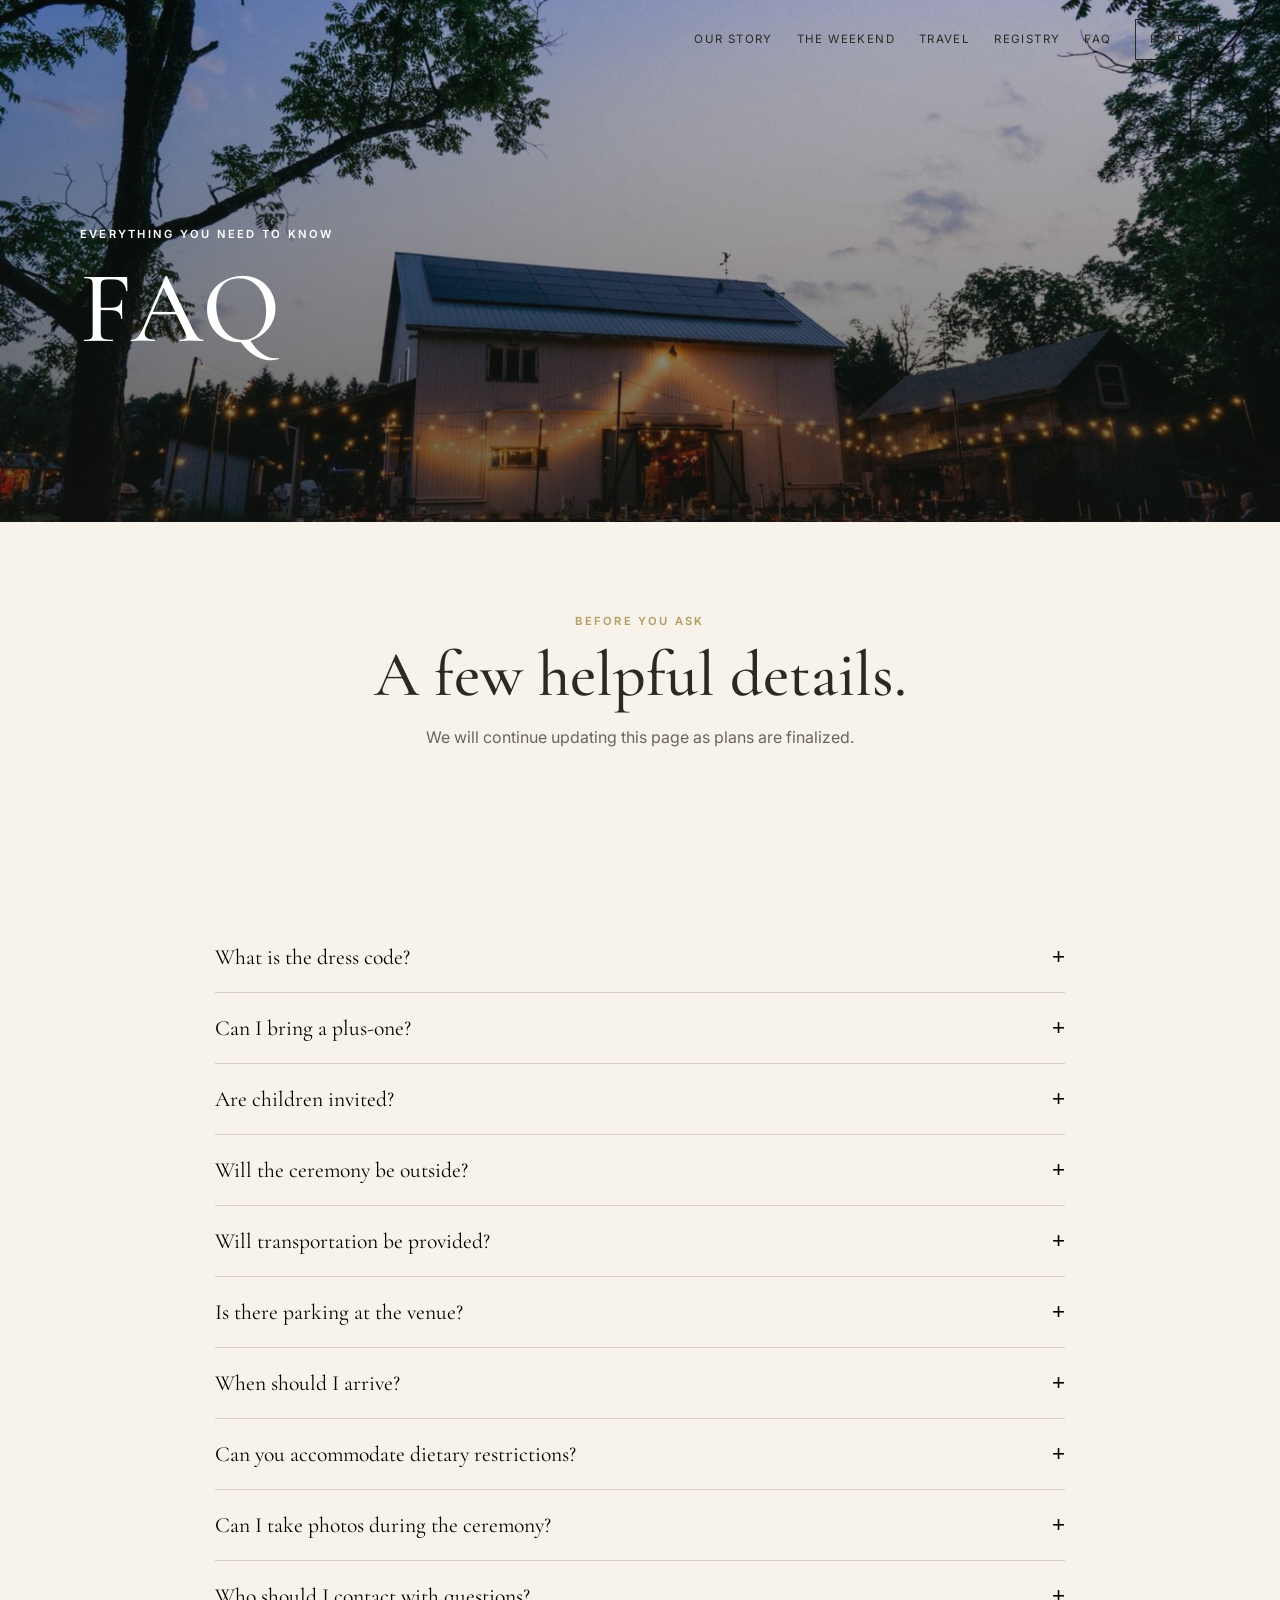
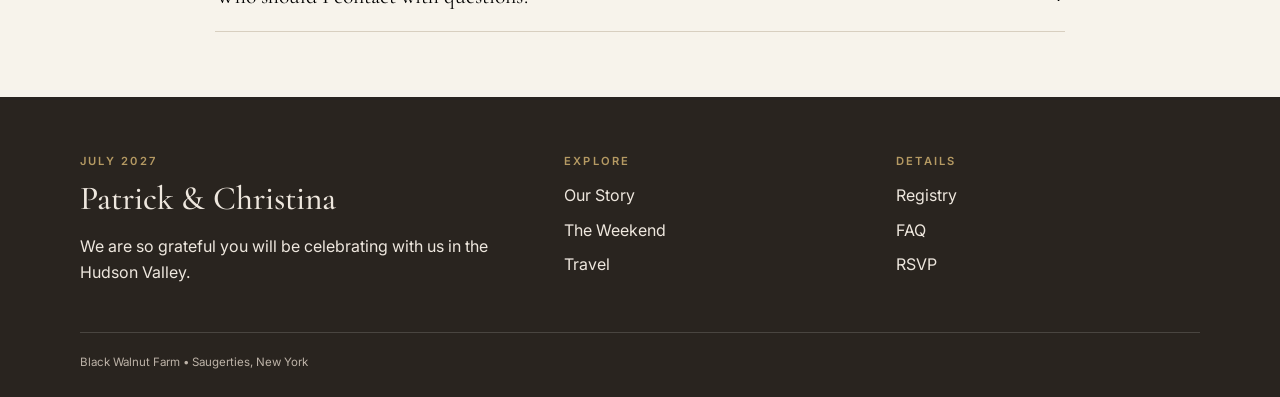
==== faq.html @ 757f36e7 "Add files via upload" ====
<!doctype html>
<html lang="en">
<head><script src="https://identity.netlify.com/v1/netlify-identity-widget.js"></script><meta charset="utf-8"><meta name="viewport" content="width=device-width, initial-scale=1"><title>FAQ | Patrick & Christina</title><link rel="stylesheet" href="styles.css"></head>
<body>

<header class="site-header">
  <div class="container nav-wrap">
    <a class="brand" href="index.html">P <span>&</span> [NAME]</a>
    <button class="menu-toggle" aria-label="Open navigation" aria-expanded="false">
      <span></span><span></span><span></span>
    </button>
    <nav class="nav-links" aria-label="Primary navigation">
      <a href="our-story.html">Our Story</a>
      <a href="weekend.html">The Weekend</a>
      <a href="travel.html">Travel</a>
      <a href="registry.html">Registry</a>
      <a href="faq.html">FAQ</a>
      <a class="nav-cta" href="rsvp.html">RSVP</a>
    </nav>
  </div>
</header>

<main>
  <section class="page-hero" style="--hero-image:url('assets/hero.jpg')">
    <div class="container"><p class="eyebrow" style="color:#fff">Everything You Need to Know</p><h1>FAQ</h1></div>
  </section>
  <section class="section">
    <div class="container center max-copy center-copy"><p class="eyebrow">Before You Ask</p><h2>A few helpful details.</h2><p class="muted">We will continue updating this page as plans are finalized.</p></div>
  </section>
  <section class="section-tight"><div class="container faq-list"><article class="faq-item"><button class="faq-question"><span>What is the dress code?</span><span class="faq-symbol">+</span></button><div class="faq-answer"><p>The dress code is summer formal. Suits, dresses, jumpsuits, and polished separates are all appropriate. Because portions of the celebration may take place on grass or gravel, choose footwear accordingly.</p></div></article>
<article class="faq-item"><button class="faq-question"><span>Can I bring a plus-one?</span><span class="faq-symbol">+</span></button><div class="faq-answer"><p>Please refer to your invitation and RSVP form. Only guests specifically named on the invitation are included.</p></div></article>
<article class="faq-item"><button class="faq-question"><span>Are children invited?</span><span class="faq-symbol">+</span></button><div class="faq-answer"><p>We love your little ones, but unless they are specifically named on the invitation, this will be an adults-only celebration.</p></div></article>
<article class="faq-item"><button class="faq-question"><span>Will the ceremony be outside?</span><span class="faq-symbol">+</span></button><div class="faq-answer"><p>The ceremony is planned outdoors, weather permitting. The venue has a rain plan, so the celebration will continue regardless of weather.</p></div></article>
<article class="faq-item"><button class="faq-question"><span>Will transportation be provided?</span><span class="faq-symbol">+</span></button><div class="faq-answer"><p>We expect to provide transportation from selected hotel blocks. Exact pickup locations and times will be posted on the Travel page.</p></div></article>
<article class="faq-item"><button class="faq-question"><span>Is there parking at the venue?</span><span class="faq-symbol">+</span></button><div class="faq-answer"><p>Yes. On-site parking information and any special instructions will be shared closer to the wedding.</p></div></article>
<article class="faq-item"><button class="faq-question"><span>When should I arrive?</span><span class="faq-symbol">+</span></button><div class="faq-answer"><p>Please plan to arrive approximately 30 minutes before the ceremony so you have time to park, walk the grounds, and find your seat.</p></div></article>
<article class="faq-item"><button class="faq-question"><span>Can you accommodate dietary restrictions?</span><span class="faq-symbol">+</span></button><div class="faq-answer"><p>Yes. Please include allergies or dietary restrictions in your RSVP so our catering team can plan accordingly.</p></div></article>
<article class="faq-item"><button class="faq-question"><span>Can I take photos during the ceremony?</span><span class="faq-symbol">+</span></button><div class="faq-answer"><p>We kindly ask guests to keep phones and cameras away during the ceremony. You are welcome to take and share photos during cocktail hour and the reception.</p></div></article>
<article class="faq-item"><button class="faq-question"><span>Who should I contact with questions?</span><span class="faq-symbol">+</span></button><div class="faq-answer"><p>Please contact [designated person] at [phone/email] for questions that are not answered on this website.</p></div></article></div></section>
</main>

<footer class="site-footer">
  <div class="container">
    <div class="footer-grid">
      <div>
        <p class="eyebrow">July 2027</p>
        <h3>Patrick & Christina</h3>
        <p>We are so grateful you will be celebrating with us in the Hudson Valley.</p>
      </div>
      <div>
        <p class="eyebrow">Explore</p>
        <div class="footer-links">
          <a href="our-story.html">Our Story</a>
          <a href="weekend.html">The Weekend</a>
          <a href="travel.html">Travel</a>
        </div>
      </div>
      <div>
        <p class="eyebrow">Details</p>
        <div class="footer-links">
          <a href="registry.html">Registry</a>
          <a href="faq.html">FAQ</a>
          <a href="rsvp.html">RSVP</a>
        </div>
      </div>
    </div>
    <div class="footer-bottom">Black Walnut Farm • Saugerties, New York</div>
  </div>
</footer>
<script src="cms-content.js"></script><script src="script.js"></script>

<script>if(window.netlifyIdentity){window.netlifyIdentity.on("init",u=>{if(!u)window.netlifyIdentity.on("login",()=>{location.href="/admin/"})})}</script></body></html>
---- styles.css ----
@import url('https://fonts.googleapis.com/css2?family=Cormorant+Garamond:ital,wght@0,400;0,500;0,600;1,400&family=Inter:wght@300;400;500;600&display=swap');
:root{--cream:#f7f3eb;--paper:#fffdf8;--olive:#62694b;--walnut:#4b3528;--ink:#2d2925;--gold:#b49a65;--line:#d8cfc0;--soft:#ece6dc;--serif:'Cormorant Garamond',serif;--sans:'Inter',sans-serif}*{box-sizing:border-box}html{scroll-behavior:smooth}body{margin:0;background:var(--cream);color:var(--ink);font-family:var(--sans);line-height:1.65}img{display:block;max-width:100%}a{color:inherit;text-decoration:none}.container{width:min(1120px,calc(100% - 36px));margin:auto}.section{padding:90px 0}.section-tight{padding:65px 0}.center{text-align:center}.center-copy{margin-inline:auto}.max-copy{max-width:720px}.eyebrow{text-transform:uppercase;letter-spacing:.2em;font-size:.7rem;font-weight:600;color:var(--gold);margin:0 0 12px}h1,h2,h3{font-family:var(--serif);font-weight:500;line-height:1.03;margin:0 0 16px}h1{font-size:clamp(3.5rem,8vw,7rem)}h2{font-size:clamp(2.5rem,5vw,4.2rem)}h3{font-size:clamp(1.5rem,3vw,2.1rem)}.muted{color:#6b645c}.site-header{position:fixed;inset:0 0 auto;z-index:1000;transition:.3s}.site-header.scrolled{background:rgba(247,243,235,.95);backdrop-filter:blur(14px);box-shadow:0 1px 0 rgba(0,0,0,.1)}.nav-wrap{height:78px;display:flex;align-items:center;justify-content:space-between}.brand{font-family:var(--serif);font-size:1.45rem;letter-spacing:.08em}.brand span{color:var(--gold)}.nav-links{display:flex;gap:24px;align-items:center;text-transform:uppercase;letter-spacing:.12em;font-size:.72rem}.nav-links a{padding:8px 0}.nav-cta{border:1px solid currentColor;padding:10px 14px!important}.menu-toggle{display:none;background:none;border:0}.menu-toggle span{display:block;width:26px;height:1px;background:currentColor;margin:6px}.hero{min-height:100vh;display:grid;align-items:end;color:#fff;background:linear-gradient(90deg,rgba(20,18,16,.72),rgba(20,18,16,.12) 65%),url('assets/hero.jpg') center/cover;position:relative}.hero:after{content:'';position:absolute;inset:18px;border:1px solid rgba(255,255,255,.45)}.hero-content{position:relative;z-index:1;text-align:left;width:min(1120px,calc(100% - 36px));margin:auto;padding:150px 0 90px}.hero h1{max-width:760px}.hero .date{letter-spacing:.2em;text-transform:uppercase;font-size:.78rem}.hero .location{font-family:var(--serif);font-style:italic;font-size:1.35rem}.button{display:inline-flex;align-items:center;justify-content:center;padding:13px 21px;border:1px solid var(--olive);background:var(--olive);color:white;text-transform:uppercase;letter-spacing:.13em;font-size:.72rem;transition:.25s}.button:hover{background:transparent;color:var(--olive)}.button-light{border-color:#fff;background:rgba(255,255,255,.08)}.button-light:hover{background:#fff;color:var(--ink)}.button-outline{background:transparent;color:var(--olive)}.actions{display:flex;gap:12px;flex-wrap:wrap;margin-top:26px}.scroll-cue{display:none}.countdown{display:grid;grid-template-columns:repeat(4,1fr);gap:1px;background:var(--olive);margin-top:34px}.countdown div{background:var(--olive);color:white;text-align:center;padding:22px}.countdown strong{display:block;font-family:var(--serif);font-size:2.3rem;font-weight:400;line-height:1}.countdown span{text-transform:uppercase;letter-spacing:.14em;font-size:.62rem}.grid-2{display:grid;grid-template-columns:1fr 1fr;gap:56px;align-items:center}.grid-3{display:grid;grid-template-columns:repeat(3,1fr);gap:22px}.image-card{min-height:520px;border:1px solid var(--line);padding:10px;background:var(--paper)}.image-card img{width:100%;height:100%;object-fit:cover}.card{background:var(--paper);border:1px solid var(--line);padding:30px}.quick-links{display:grid;grid-template-columns:repeat(3,1fr);gap:18px}.quick-link{min-height:250px;padding:26px;color:#fff;display:flex;flex-direction:column;justify-content:end;background-size:cover;background-position:center;position:relative}.quick-link:before{content:'';position:absolute;inset:0;background:linear-gradient(transparent,rgba(0,0,0,.72))}.quick-link>*{position:relative}.banner{background:var(--walnut);color:white;padding:72px 0}.page-hero{min-height:58vh;display:grid;align-items:end;color:#fff;padding:145px 0 65px;background:linear-gradient(rgba(20,18,16,.18),rgba(20,18,16,.65)),var(--hero-image) center/cover}.timeline{max-width:850px;margin:auto;position:relative}.timeline:before{content:'';position:absolute;left:50%;top:0;bottom:0;width:1px;background:var(--gold)}.timeline-item{width:50%;padding:0 45px 65px;position:relative}.timeline-item:nth-child(even){margin-left:50%}.timeline-item:before{content:'';position:absolute;top:8px;width:11px;height:11px;border-radius:50%;background:var(--gold)}.timeline-item:nth-child(odd):before{right:-6px}.timeline-item:nth-child(even):before{left:-5px}.timeline-year{color:var(--gold);text-transform:uppercase;letter-spacing:.18em;font-size:.72rem}.schedule-day{background:var(--paper);border:1px solid var(--line);padding:42px;margin-bottom:38px}.schedule-row{display:grid;grid-template-columns:110px 1fr;gap:20px;padding:20px 0;border-top:1px solid var(--line)}.schedule-time{color:var(--olive);font-weight:600}.travel-card .meta{display:flex;gap:10px;flex-wrap:wrap;font-size:.75rem}.registry-card{text-align:center;min-height:280px;display:grid;place-items:center}.registry-card .icon{font-family:var(--serif);font-size:2.7rem;color:var(--gold)}.faq-list{max-width:850px;margin:auto}.faq-item{border-bottom:1px solid var(--line)}.faq-question{width:100%;display:flex;justify-content:space-between;padding:22px 0;border:0;background:none;text-align:left}.faq-question span:first-child{font-family:var(--serif);font-size:1.35rem}.faq-answer{max-height:0;overflow:hidden;transition:.3s}.faq-answer p{padding:0 30px 22px 0}.faq-symbol{font-size:1.4rem;transition:.25s}.faq-item.open .faq-symbol{transform:rotate(45deg)}.form-card{max-width:780px;margin:auto;background:var(--paper);border:1px solid var(--line);padding:45px}.form-grid{display:grid;grid-template-columns:1fr 1fr;gap:18px}.field{margin-bottom:18px}.field.full{grid-column:1/-1}label{display:block;margin-bottom:7px;text-transform:uppercase;letter-spacing:.08em;font-size:.7rem;font-weight:600}input,select,textarea{width:100%;padding:13px;border:1px solid #c9c0b2}.radio-group{display:flex;gap:12px;flex-wrap:wrap}.radio-option{border:1px solid var(--line);padding:10px 13px}.radio-option input{width:auto}.site-footer{background:#29241f;color:#eee7de;padding:55px 0 25px}.footer-grid{display:grid;grid-template-columns:1.5fr 1fr 1fr;gap:28px}.footer-links{display:grid;gap:8px}.footer-bottom{border-top:1px solid rgba(255,255,255,.15);margin-top:30px;padding-top:20px;font-size:.72rem;color:#bdb3a8}@media(max-width:900px){.menu-toggle{display:block}.nav-links{position:fixed;inset:78px 0 auto;background:rgba(247,243,235,.98);color:var(--ink);display:grid;padding:20px 28px 28px;transform:translateY(-140%);transition:.3s}.nav-links.open{transform:none}.grid-2,.grid-3,.quick-links,.footer-grid{grid-template-columns:1fr}.hero{background-position:60% center}.image-card{min-height:400px}}@media(max-width:650px){.section{padding:66px 0}.hero:after{inset:10px}.countdown{grid-template-columns:repeat(2,1fr)}.timeline:before{left:5px}.timeline-item,.timeline-item:nth-child(even){width:100%;margin-left:0;padding-left:38px}.timeline-item:nth-child(odd):before,.timeline-item:nth-child(even):before{left:0;right:auto}.schedule-row{grid-template-columns:1fr}.form-grid{grid-template-columns:1fr}.field.full{grid-column:auto}}
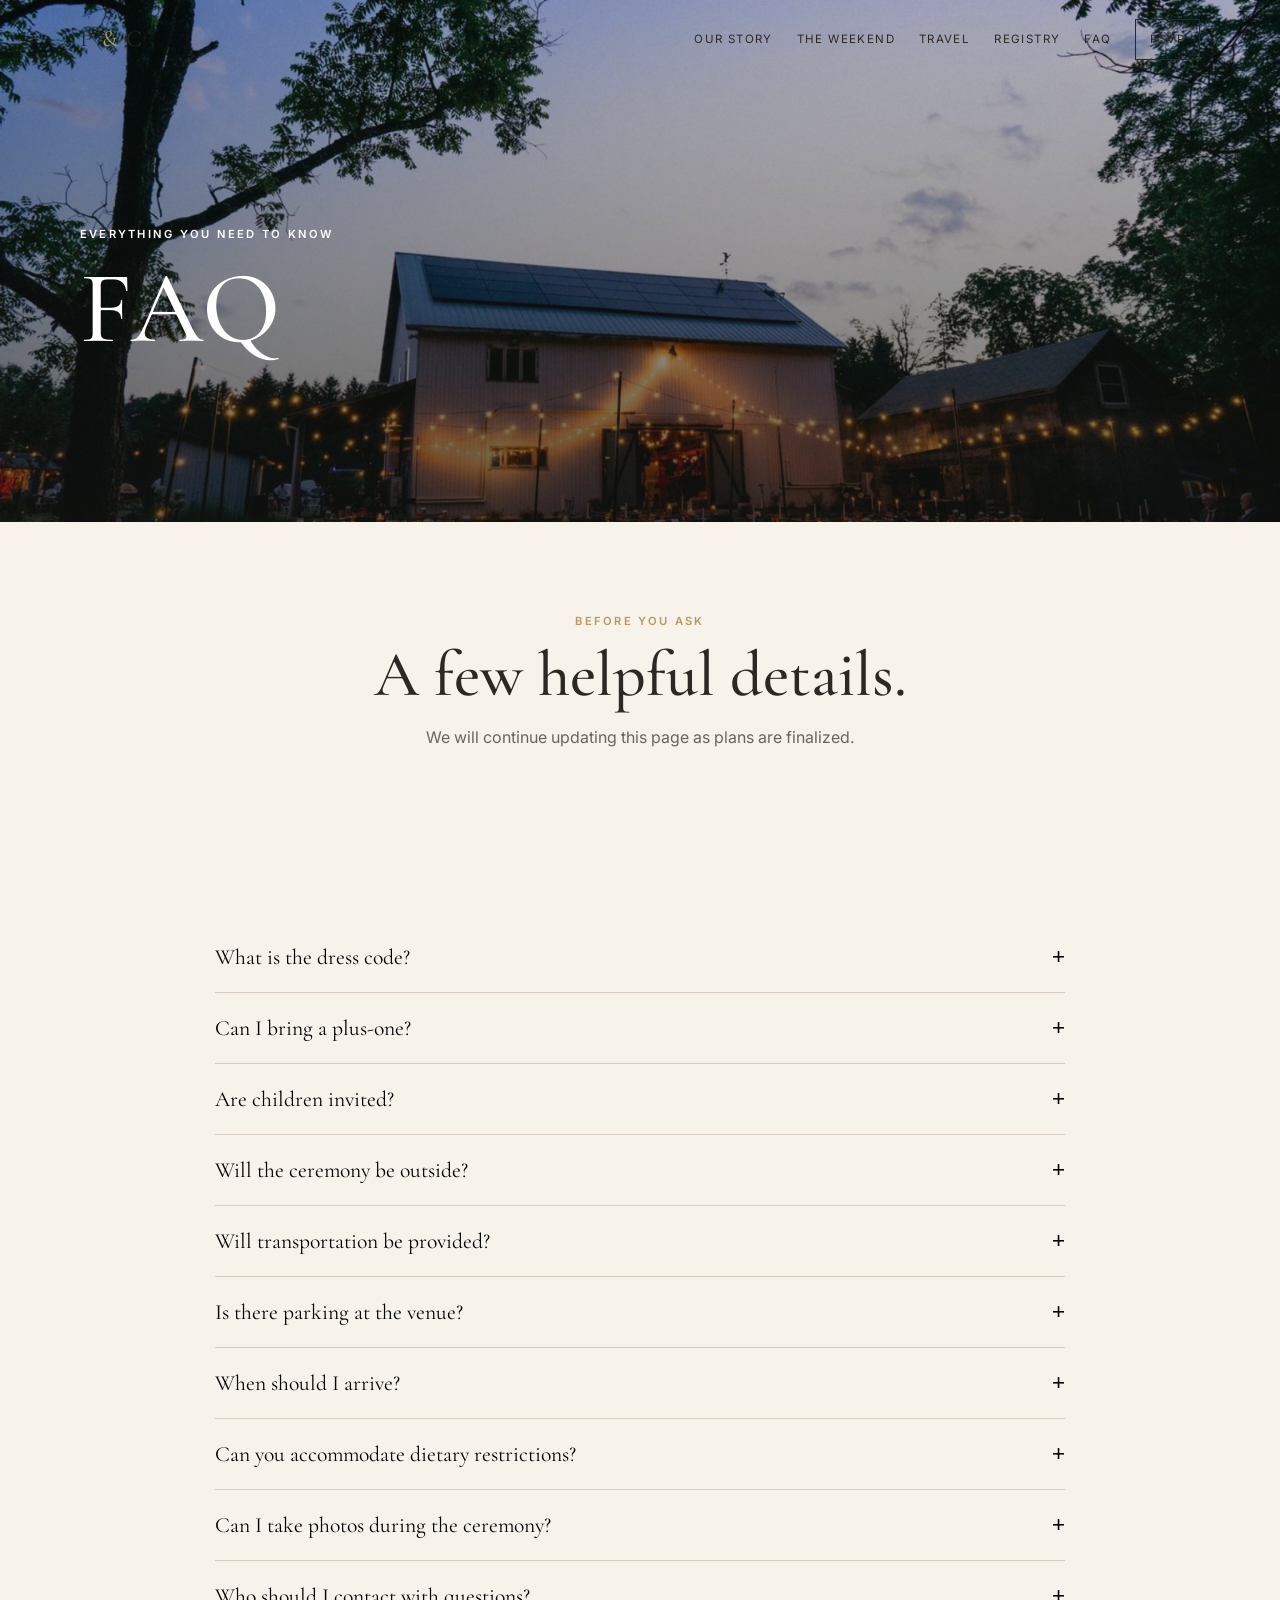
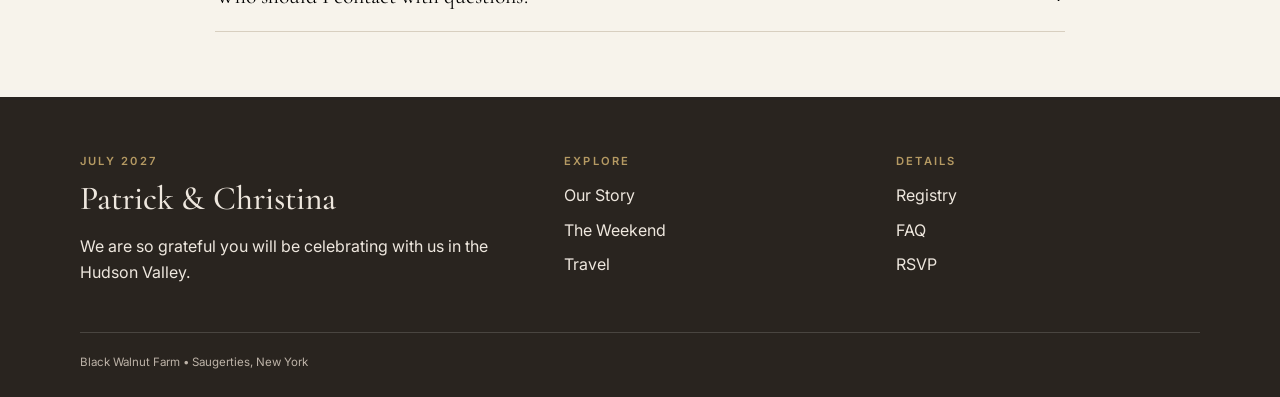
==== commit e7af26fc: "Add files via upload" ====
--- a/faq.html
+++ b/faq.html
@@ -5,7 +5,7 @@
 
 <header class="site-header">
   <div class="container nav-wrap">
-    <a class="brand" href="index.html">P <span>&</span> [NAME]</a>
+    <a class="brand" href="index.html">P <span>&</span> C</a>
     <button class="menu-toggle" aria-label="Open navigation" aria-expanded="false">
       <span></span><span></span><span></span>
     </button>
@@ -25,18 +25,9 @@
     <div class="container"><p class="eyebrow" style="color:#fff">Everything You Need to Know</p><h1>FAQ</h1></div>
   </section>
   <section class="section">
-    <div class="container center max-copy center-copy"><p class="eyebrow">Before You Ask</p><h2>A few helpful details.</h2><p class="muted">We will continue updating this page as plans are finalized.</p></div>
+    <div class="container center max-copy center-copy"><p class="eyebrow">Before You Ask</p><h2 data-faq-heading>A few helpful details.</h2><p class="muted" data-faq-intro>We will continue updating this page as plans are finalized.</p></div>
   </section>
-  <section class="section-tight"><div class="container faq-list"><article class="faq-item"><button class="faq-question"><span>What is the dress code?</span><span class="faq-symbol">+</span></button><div class="faq-answer"><p>The dress code is summer formal. Suits, dresses, jumpsuits, and polished separates are all appropriate. Because portions of the celebration may take place on grass or gravel, choose footwear accordingly.</p></div></article>
-<article class="faq-item"><button class="faq-question"><span>Can I bring a plus-one?</span><span class="faq-symbol">+</span></button><div class="faq-answer"><p>Please refer to your invitation and RSVP form. Only guests specifically named on the invitation are included.</p></div></article>
-<article class="faq-item"><button class="faq-question"><span>Are children invited?</span><span class="faq-symbol">+</span></button><div class="faq-answer"><p>We love your little ones, but unless they are specifically named on the invitation, this will be an adults-only celebration.</p></div></article>
-<article class="faq-item"><button class="faq-question"><span>Will the ceremony be outside?</span><span class="faq-symbol">+</span></button><div class="faq-answer"><p>The ceremony is planned outdoors, weather permitting. The venue has a rain plan, so the celebration will continue regardless of weather.</p></div></article>
-<article class="faq-item"><button class="faq-question"><span>Will transportation be provided?</span><span class="faq-symbol">+</span></button><div class="faq-answer"><p>We expect to provide transportation from selected hotel blocks. Exact pickup locations and times will be posted on the Travel page.</p></div></article>
-<article class="faq-item"><button class="faq-question"><span>Is there parking at the venue?</span><span class="faq-symbol">+</span></button><div class="faq-answer"><p>Yes. On-site parking information and any special instructions will be shared closer to the wedding.</p></div></article>
-<article class="faq-item"><button class="faq-question"><span>When should I arrive?</span><span class="faq-symbol">+</span></button><div class="faq-answer"><p>Please plan to arrive approximately 30 minutes before the ceremony so you have time to park, walk the grounds, and find your seat.</p></div></article>
-<article class="faq-item"><button class="faq-question"><span>Can you accommodate dietary restrictions?</span><span class="faq-symbol">+</span></button><div class="faq-answer"><p>Yes. Please include allergies or dietary restrictions in your RSVP so our catering team can plan accordingly.</p></div></article>
-<article class="faq-item"><button class="faq-question"><span>Can I take photos during the ceremony?</span><span class="faq-symbol">+</span></button><div class="faq-answer"><p>We kindly ask guests to keep phones and cameras away during the ceremony. You are welcome to take and share photos during cocktail hour and the reception.</p></div></article>
-<article class="faq-item"><button class="faq-question"><span>Who should I contact with questions?</span><span class="faq-symbol">+</span></button><div class="faq-answer"><p>Please contact [designated person] at [phone/email] for questions that are not answered on this website.</p></div></article></div></section>
+  <section class="section-tight"><div class="container faq-list" data-faq-list></div></section>
 </main>
 
 <footer class="site-footer">
--- a/styles.css
+++ b/styles.css
@@ -1,2 +1,70 @@
 @import url('https://fonts.googleapis.com/css2?family=Cormorant+Garamond:ital,wght@0,400;0,500;0,600;1,400&family=Inter:wght@300;400;500;600&display=swap');
 :root{--cream:#f7f3eb;--paper:#fffdf8;--olive:#62694b;--walnut:#4b3528;--ink:#2d2925;--gold:#b49a65;--line:#d8cfc0;--soft:#ece6dc;--serif:'Cormorant Garamond',serif;--sans:'Inter',sans-serif}*{box-sizing:border-box}html{scroll-behavior:smooth}body{margin:0;background:var(--cream);color:var(--ink);font-family:var(--sans);line-height:1.65}img{display:block;max-width:100%}a{color:inherit;text-decoration:none}.container{width:min(1120px,calc(100% - 36px));margin:auto}.section{padding:90px 0}.section-tight{padding:65px 0}.center{text-align:center}.center-copy{margin-inline:auto}.max-copy{max-width:720px}.eyebrow{text-transform:uppercase;letter-spacing:.2em;font-size:.7rem;font-weight:600;color:var(--gold);margin:0 0 12px}h1,h2,h3{font-family:var(--serif);font-weight:500;line-height:1.03;margin:0 0 16px}h1{font-size:clamp(3.5rem,8vw,7rem)}h2{font-size:clamp(2.5rem,5vw,4.2rem)}h3{font-size:clamp(1.5rem,3vw,2.1rem)}.muted{color:#6b645c}.site-header{position:fixed;inset:0 0 auto;z-index:1000;transition:.3s}.site-header.scrolled{background:rgba(247,243,235,.95);backdrop-filter:blur(14px);box-shadow:0 1px 0 rgba(0,0,0,.1)}.nav-wrap{height:78px;display:flex;align-items:center;justify-content:space-between}.brand{font-family:var(--serif);font-size:1.45rem;letter-spacing:.08em}.brand span{color:var(--gold)}.nav-links{display:flex;gap:24px;align-items:center;text-transform:uppercase;letter-spacing:.12em;font-size:.72rem}.nav-links a{padding:8px 0}.nav-cta{border:1px solid currentColor;padding:10px 14px!important}.menu-toggle{display:none;background:none;border:0}.menu-toggle span{display:block;width:26px;height:1px;background:currentColor;margin:6px}.hero{min-height:100vh;display:grid;align-items:end;color:#fff;background:linear-gradient(90deg,rgba(20,18,16,.72),rgba(20,18,16,.12) 65%),url('assets/hero.jpg') center/cover;position:relative}.hero:after{content:'';position:absolute;inset:18px;border:1px solid rgba(255,255,255,.45)}.hero-content{position:relative;z-index:1;text-align:left;width:min(1120px,calc(100% - 36px));margin:auto;padding:150px 0 90px}.hero h1{max-width:760px}.hero .date{letter-spacing:.2em;text-transform:uppercase;font-size:.78rem}.hero .location{font-family:var(--serif);font-style:italic;font-size:1.35rem}.button{display:inline-flex;align-items:center;justify-content:center;padding:13px 21px;border:1px solid var(--olive);background:var(--olive);color:white;text-transform:uppercase;letter-spacing:.13em;font-size:.72rem;transition:.25s}.button:hover{background:transparent;color:var(--olive)}.button-light{border-color:#fff;background:rgba(255,255,255,.08)}.button-light:hover{background:#fff;color:var(--ink)}.button-outline{background:transparent;color:var(--olive)}.actions{display:flex;gap:12px;flex-wrap:wrap;margin-top:26px}.scroll-cue{display:none}.countdown{display:grid;grid-template-columns:repeat(4,1fr);gap:1px;background:var(--olive);margin-top:34px}.countdown div{background:var(--olive);color:white;text-align:center;padding:22px}.countdown strong{display:block;font-family:var(--serif);font-size:2.3rem;font-weight:400;line-height:1}.countdown span{text-transform:uppercase;letter-spacing:.14em;font-size:.62rem}.grid-2{display:grid;grid-template-columns:1fr 1fr;gap:56px;align-items:center}.grid-3{display:grid;grid-template-columns:repeat(3,1fr);gap:22px}.image-card{min-height:520px;border:1px solid var(--line);padding:10px;background:var(--paper)}.image-card img{width:100%;height:100%;object-fit:cover}.card{background:var(--paper);border:1px solid var(--line);padding:30px}.quick-links{display:grid;grid-template-columns:repeat(3,1fr);gap:18px}.quick-link{min-height:250px;padding:26px;color:#fff;display:flex;flex-direction:column;justify-content:end;background-size:cover;background-position:center;position:relative}.quick-link:before{content:'';position:absolute;inset:0;background:linear-gradient(transparent,rgba(0,0,0,.72))}.quick-link>*{position:relative}.banner{background:var(--walnut);color:white;padding:72px 0}.page-hero{min-height:58vh;display:grid;align-items:end;color:#fff;padding:145px 0 65px;background:linear-gradient(rgba(20,18,16,.18),rgba(20,18,16,.65)),var(--hero-image) center/cover}.timeline{max-width:850px;margin:auto;position:relative}.timeline:before{content:'';position:absolute;left:50%;top:0;bottom:0;width:1px;background:var(--gold)}.timeline-item{width:50%;padding:0 45px 65px;position:relative}.timeline-item:nth-child(even){margin-left:50%}.timeline-item:before{content:'';position:absolute;top:8px;width:11px;height:11px;border-radius:50%;background:var(--gold)}.timeline-item:nth-child(odd):before{right:-6px}.timeline-item:nth-child(even):before{left:-5px}.timeline-year{color:var(--gold);text-transform:uppercase;letter-spacing:.18em;font-size:.72rem}.schedule-day{background:var(--paper);border:1px solid var(--line);padding:42px;margin-bottom:38px}.schedule-row{display:grid;grid-template-columns:110px 1fr;gap:20px;padding:20px 0;border-top:1px solid var(--line)}.schedule-time{color:var(--olive);font-weight:600}.travel-card .meta{display:flex;gap:10px;flex-wrap:wrap;font-size:.75rem}.registry-card{text-align:center;min-height:280px;display:grid;place-items:center}.registry-card .icon{font-family:var(--serif);font-size:2.7rem;color:var(--gold)}.faq-list{max-width:850px;margin:auto}.faq-item{border-bottom:1px solid var(--line)}.faq-question{width:100%;display:flex;justify-content:space-between;padding:22px 0;border:0;background:none;text-align:left}.faq-question span:first-child{font-family:var(--serif);font-size:1.35rem}.faq-answer{max-height:0;overflow:hidden;transition:.3s}.faq-answer p{padding:0 30px 22px 0}.faq-symbol{font-size:1.4rem;transition:.25s}.faq-item.open .faq-symbol{transform:rotate(45deg)}.form-card{max-width:780px;margin:auto;background:var(--paper);border:1px solid var(--line);padding:45px}.form-grid{display:grid;grid-template-columns:1fr 1fr;gap:18px}.field{margin-bottom:18px}.field.full{grid-column:1/-1}label{display:block;margin-bottom:7px;text-transform:uppercase;letter-spacing:.08em;font-size:.7rem;font-weight:600}input,select,textarea{width:100%;padding:13px;border:1px solid #c9c0b2}.radio-group{display:flex;gap:12px;flex-wrap:wrap}.radio-option{border:1px solid var(--line);padding:10px 13px}.radio-option input{width:auto}.site-footer{background:#29241f;color:#eee7de;padding:55px 0 25px}.footer-grid{display:grid;grid-template-columns:1.5fr 1fr 1fr;gap:28px}.footer-links{display:grid;gap:8px}.footer-bottom{border-top:1px solid rgba(255,255,255,.15);margin-top:30px;padding-top:20px;font-size:.72rem;color:#bdb3a8}@media(max-width:900px){.menu-toggle{display:block}.nav-links{position:fixed;inset:78px 0 auto;background:rgba(247,243,235,.98);color:var(--ink);display:grid;padding:20px 28px 28px;transform:translateY(-140%);transition:.3s}.nav-links.open{transform:none}.grid-2,.grid-3,.quick-links,.footer-grid{grid-template-columns:1fr}.hero{background-position:60% center}.image-card{min-height:400px}}@media(max-width:650px){.section{padding:66px 0}.hero:after{inset:10px}.countdown{grid-template-columns:repeat(2,1fr)}.timeline:before{left:5px}.timeline-item,.timeline-item:nth-child(even){width:100%;margin-left:0;padding-left:38px}.timeline-item:nth-child(odd):before,.timeline-item:nth-child(even):before{left:0;right:auto}.schedule-row{grid-template-columns:1fr}.form-grid{grid-template-columns:1fr}.field.full{grid-column:auto}}
+
+/* ===== Homepage V2: cinematic woodland direction ===== */
+:root{--olive-dark:#4f543d}
+.home-page{overflow-x:hidden}
+.home-page .site-header{color:#fff}
+.home-page .site-header.scrolled{color:var(--ink)}
+.hero-v2{min-height:100svh;align-items:center;background:linear-gradient(90deg,rgba(15,17,13,.58),rgba(15,17,13,.1) 65%),url('assets/hero.jpg') center/cover;overflow:hidden}
+.hero-v2:before{content:"";position:absolute;inset:-4%;background:url('assets/hero.jpg') center/cover;animation:heroDrift 18s ease-out both;z-index:0}
+.hero-v2:after{display:none}
+.hero-shade{position:absolute;inset:0;background:linear-gradient(90deg,rgba(14,16,12,.66) 0%,rgba(14,16,12,.24) 55%,rgba(14,16,12,.32) 100%),linear-gradient(0deg,rgba(14,16,12,.45),transparent 52%);z-index:1}
+.hero-v2 .hero-content{width:min(1180px,calc(100% - 64px));padding:160px 0 95px;align-self:end;z-index:2}
+.hero-v2 h1{font-size:clamp(4.3rem,11vw,10rem);line-height:.76;letter-spacing:-.055em;max-width:none;margin:26px 0 42px;display:flex;flex-direction:column;align-items:flex-start}
+.hero-v2 h1 span:last-child{margin-left:clamp(50px,12vw,180px)}
+.hero-v2 h1 em{font-size:.47em;line-height:.5;color:#d8c28e;font-weight:400;margin-left:clamp(100px,22vw,330px);transform:translateY(10px)}
+.hero-meta{display:flex;align-items:center;gap:24px;text-transform:uppercase;letter-spacing:.18em;font-size:.72rem}
+.hero-meta p{margin:0}.hero-meta i{width:70px;height:1px;background:rgba(255,255,255,.65)}
+.hero-frame{position:absolute;inset:18px;border:1px solid rgba(255,255,255,.42);z-index:3;pointer-events:none}
+.text-link{display:inline-flex;align-items:center;gap:12px;text-transform:uppercase;letter-spacing:.13em;font-size:.7rem;font-weight:600;border-bottom:1px solid currentColor;padding-bottom:6px;margin-top:28px}.text-link span{font-size:1rem}.text-link.light{color:#fff}
+.intro-section{padding:135px 0 150px}.intro-grid{display:grid;grid-template-columns:240px 1fr;gap:70px}.intro-index{display:grid;grid-template-columns:auto 1fr;align-content:start;gap:14px;text-transform:uppercase;letter-spacing:.16em;font-size:.65rem;color:var(--olive)}.intro-index div{height:1px;background:var(--line);margin-top:10px}.intro-index span:last-child{grid-column:1/-1}.intro-copy{max-width:780px}.intro-copy h2{font-size:clamp(3.6rem,7vw,6.7rem);letter-spacing:-.04em}.lead{font-size:1.1rem;max-width:650px}
+.venue-story{display:grid;grid-template-columns:minmax(0,1.35fr) minmax(340px,.65fr);min-height:820px;background:var(--paper);position:relative}.venue-image{margin:70px 0 70px 5vw;overflow:hidden}.venue-image img{width:100%;height:100%;object-fit:cover;transition:transform 1.2s}.venue-image:hover img{transform:scale(1.025)}.venue-copy{align-self:center;padding:80px clamp(42px,6vw,110px)}.venue-copy h2{font-size:clamp(3.2rem,5.5vw,5.6rem);letter-spacing:-.04em}.venue-caption{position:absolute;right:24px;bottom:24px;font-family:var(--serif);font-style:italic;color:var(--olive)}
+.immersive-panel{min-height:88vh;display:grid;align-items:end;position:relative;background:var(--panel-image) center/cover fixed;color:#fff}.panel-overlay{position:absolute;inset:0;background:linear-gradient(0deg,rgba(11,15,10,.72),rgba(11,15,10,.08) 65%)}.panel-copy{position:relative;padding-bottom:90px}.panel-copy h2{font-size:clamp(4rem,8vw,8rem);letter-spacing:-.05em}
+.experience-section{padding:140px 0}.section-heading{display:grid;grid-template-columns:1fr 350px;gap:80px;align-items:end;margin-bottom:70px}.section-heading h2{font-size:clamp(3.6rem,6vw,6rem);letter-spacing:-.04em}.experience-grid{display:grid;grid-template-columns:1.08fr .92fr;grid-template-rows:1fr 1fr;gap:22px}.experience-card{position:relative;min-height:390px;overflow:hidden;color:#fff}.experience-card.tall{grid-row:1/3;min-height:800px}.experience-card img{width:100%;height:100%;object-fit:cover;transition:transform 1.2s ease}.experience-card:after{content:"";position:absolute;inset:0;background:linear-gradient(0deg,rgba(13,15,11,.72),transparent 65%)}.experience-card:hover img{transform:scale(1.04)}.card-copy{position:absolute;inset:auto 32px 26px;z-index:2;display:grid;grid-template-columns:30px 1fr;column-gap:14px}.card-copy span{font-size:.7rem;letter-spacing:.14em}.card-copy h3{font-size:clamp(2.4rem,4vw,4rem);margin:-6px 0 0}.card-copy p{grid-column:2;margin:0;font-size:.83rem}
+.countdown-section{padding:110px 0;background:var(--olive-dark);color:#fff}.countdown-layout{display:grid;grid-template-columns:.8fr 1.2fr;align-items:end;gap:70px}.countdown-layout h2{font-size:clamp(3.2rem,5vw,5.2rem);letter-spacing:-.04em}.countdown-layout .countdown{margin:0;background:transparent;gap:18px}.countdown-layout .countdown div{background:transparent;border-top:1px solid rgba(255,255,255,.38);padding:24px 6px;text-align:left}.countdown-layout .countdown strong{font-size:clamp(2.6rem,5vw,5rem)}
+.closing-scene{min-height:86vh;display:grid;place-items:center;text-align:center;color:#fff;position:relative;background:var(--closing-image) center/cover}.closing-overlay{position:absolute;inset:0;background:rgba(18,20,15,.52)}.closing-copy{position:relative}.closing-copy h2{font-size:clamp(4rem,8vw,8rem);letter-spacing:-.05em}.closing-copy .button{margin-top:25px}
+.reveal{opacity:0;transform:translateY(34px);transition:opacity .9s ease,transform .9s cubic-bezier(.2,.8,.2,1)}.reveal.in-view{opacity:1;transform:none}.reveal-delay-1{transition-delay:.12s}.reveal-delay-2{transition-delay:.24s}.reveal-delay-3{transition-delay:.36s}
+@keyframes heroDrift{from{transform:scale(1.08)}to{transform:scale(1)}}
+@media(max-width:900px){.hero-v2 .hero-content{width:min(100% - 36px,1120px)}.hero-v2 h1{font-size:clamp(4.2rem,17vw,7.5rem)}.hero-v2 h1 span:last-child{margin-left:20px}.hero-v2 h1 em{margin-left:42%;}.intro-grid{grid-template-columns:1fr}.intro-index{display:none}.venue-story{grid-template-columns:1fr}.venue-image{margin:30px 18px 0;min-height:520px}.venue-copy{padding:70px 28px 90px}.immersive-panel{background-attachment:scroll}.section-heading,.countdown-layout{grid-template-columns:1fr}.experience-grid{grid-template-columns:1fr;grid-template-rows:auto}.experience-card,.experience-card.tall{grid-row:auto;min-height:520px}.home-page .nav-links{color:var(--ink)}}
+@media(max-width:650px){.hero-frame{inset:10px}.hero-v2 .hero-content{padding:130px 0 58px}.hero-v2 h1{font-size:clamp(3.8rem,18vw,6rem);margin:20px 0 32px}.hero-meta{gap:12px;align-items:flex-start}.hero-meta i{width:28px;margin-top:8px}.intro-section{padding:90px 0}.intro-copy h2{font-size:3.4rem}.venue-story{min-height:auto}.venue-image{min-height:380px}.immersive-panel{min-height:72vh}.panel-copy{padding-bottom:52px}.experience-section{padding:90px 0}.section-heading{gap:24px;margin-bottom:42px}.experience-card,.experience-card.tall{min-height:440px}.countdown-section{padding:80px 0}.countdown-layout{gap:40px}.countdown-layout .countdown{grid-template-columns:repeat(2,1fr)}.closing-scene{min-height:72vh}}
+@media(prefers-reduced-motion:reduce){.hero-v2:before{animation:none}.reveal{opacity:1;transform:none;transition:none}.experience-card img,.venue-image img{transition:none}}
+
+/* ===== Homepage V3: The Arrival ===== */
+.home-v3{background:#f3efe6}
+.home-v3 .site-header{color:#fff}
+.home-v3 .site-header.scrolled{color:var(--ink)}
+.page-progress{position:fixed;top:0;left:0;right:0;height:2px;z-index:2000;pointer-events:none}.page-progress span{display:block;height:100%;width:100%;background:var(--gold);transform:scaleX(0);transform-origin:left center}
+.arrival{min-height:100svh;position:relative;display:grid;align-items:end;color:#fff;overflow:hidden;background:#1c2119}
+.arrival-media,.woods-media,.portal-media,.final-media{position:absolute;inset:-7%;background-size:cover;background-position:center;will-change:transform}
+.arrival-media{background-image:url('assets/hero.jpg');background-position:center 48%}
+.arrival-wash{position:absolute;inset:0;background:linear-gradient(90deg,rgba(10,14,10,.72) 0%,rgba(10,14,10,.25) 58%,rgba(10,14,10,.36) 100%),linear-gradient(0deg,rgba(8,12,8,.62) 0%,transparent 48%)}
+.arrival-grain{position:absolute;inset:0;opacity:.12;mix-blend-mode:soft-light;background-image:url("data:image/svg+xml,%3Csvg viewBox='0 0 180 180' xmlns='http://www.w3.org/2000/svg'%3E%3Cfilter id='n'%3E%3CfeTurbulence type='fractalNoise' baseFrequency='.9' numOctaves='3' stitchTiles='stitch'/%3E%3C/filter%3E%3Crect width='100%25' height='100%25' filter='url(%23n)' opacity='.36'/%3E%3C/svg%3E")}
+.arrival-content{position:relative;z-index:2;padding:165px 0 105px;width:min(1240px,calc(100% - 72px))}
+.arrival-kicker{text-transform:uppercase;letter-spacing:.28em;font-size:.68rem;font-weight:500;margin:0 0 34px}
+.arrival h1{font-size:clamp(5rem,12vw,11.5rem);line-height:.7;letter-spacing:-.065em;margin:0;display:grid;width:min-content;min-width:min(100%,1000px)}
+.arrival h1 span{display:block}.arrival .name-two{margin-left:clamp(55px,14vw,225px)}.arrival .ampersand{font-size:.38em;color:#dbc58f;font-style:italic;font-weight:400;margin:.1em 0 .05em clamp(150px,27vw,430px)}
+.arrival-details{display:flex;align-items:center;gap:22px;text-transform:uppercase;letter-spacing:.18em;font-size:.68rem;margin-top:52px}.arrival-details p{margin:0}.detail-rule{width:72px;height:1px;background:rgba(255,255,255,.55)}
+.arrival-scroll{position:absolute;right:46px;bottom:48px;z-index:3;display:grid;justify-items:center;gap:12px;text-transform:uppercase;letter-spacing:.2em;font-size:.58rem}.arrival-scroll i{height:64px;width:1px;background:rgba(255,255,255,.7);position:relative;overflow:hidden}.arrival-scroll i:after{content:"";position:absolute;inset:0;background:#fff;transform:translateY(-100%);animation:scrollLine 2s ease-in-out infinite}.arrival-border{position:absolute;inset:18px;border:1px solid rgba(255,255,255,.35);z-index:3;pointer-events:none}
+@keyframes scrollLine{0%{transform:translateY(-100%)}50%,100%{transform:translateY(100%)}}
+.invitation-section{padding:155px 0 170px}.invitation-grid{display:grid;grid-template-columns:240px minmax(0,800px);gap:90px}.chapter-mark{display:grid;grid-template-columns:auto 1fr;gap:14px;align-content:start;text-transform:uppercase;letter-spacing:.18em;font-size:.6rem;color:var(--olive)}.chapter-mark i{height:1px;background:var(--line);margin-top:9px}.chapter-mark span:last-child{grid-column:1/-1}.invitation-copy h2{font-size:clamp(4rem,7.8vw,7.2rem);letter-spacing:-.055em}.invitation-copy .lead{font-family:var(--serif);font-size:clamp(1.45rem,2.4vw,2rem);line-height:1.25;max-width:700px}.welcome-text{max-width:610px;margin-top:28px}.arrow-link{display:inline-flex;gap:14px;align-items:center;text-transform:uppercase;letter-spacing:.13em;font-size:.67rem;font-weight:600;border-bottom:1px solid currentColor;padding-bottom:6px}
+.farm-intro{position:relative;display:grid;grid-template-columns:minmax(0,1.35fr) minmax(360px,.65fr);background:#fdfbf5;min-height:900px}.farm-photo{margin:78px 0 78px 5vw;overflow:hidden}.farm-photo img{width:100%;height:100%;object-fit:cover;transition:transform 1.2s ease}.farm-photo:hover img{transform:scale(1.025)}.farm-copy{align-self:center;padding:85px clamp(42px,6vw,112px)}.farm-copy h2{font-size:clamp(3.8rem,6vw,6rem);letter-spacing:-.05em}.farm-copy>p.muted{max-width:520px}.farm-number{position:absolute;right:24px;top:22px;font-family:var(--serif);font-size:7rem;line-height:1;color:rgba(79,84,61,.08)}.farm-facts{margin-top:45px;border-top:1px solid var(--line)}.farm-facts div{display:grid;grid-template-columns:110px 1fr;gap:20px;padding:16px 0;border-bottom:1px solid var(--line)}.farm-facts dt{text-transform:uppercase;letter-spacing:.15em;font-size:.6rem;color:var(--olive)}.farm-facts dd{margin:0;font-family:var(--serif);font-size:1.15rem}
+.woods-scene{min-height:100svh;position:relative;display:grid;align-items:end;color:#fff;overflow:hidden;background:#243023}.woods-media{background-image:url('assets/ceremony.jpg');background-position:center}.woods-overlay{position:absolute;inset:0;background:linear-gradient(0deg,rgba(8,15,8,.8),rgba(8,15,8,.08) 65%)}.woods-copy{position:relative;z-index:2;padding-bottom:90px}.woods-copy h2{font-size:clamp(4.4rem,9vw,9rem);letter-spacing:-.06em}.woods-copy>p:last-child{font-family:var(--serif);font-style:italic;font-size:1.25rem}.scene-index{position:absolute;right:34px;bottom:34px;z-index:2;letter-spacing:.18em;font-size:.6rem}
+.journey-section{padding:150px 0;background:var(--cream)}.journey-header{display:grid;grid-template-columns:1fr 380px;gap:90px;align-items:end;margin-bottom:125px}.journey-header h2{font-size:clamp(4rem,7vw,7rem);letter-spacing:-.055em}.journey-list{display:grid;gap:150px}.journey-row{width:min(1280px,calc(100% - 72px));margin:auto;display:grid;grid-template-columns:minmax(280px,.68fr) minmax(0,1.32fr);gap:7vw;align-items:center}.journey-row.reverse{grid-template-columns:minmax(0,1.32fr) minmax(280px,.68fr)}.journey-row.reverse .journey-copy{grid-column:2}.journey-row.reverse .journey-image{grid-column:1;grid-row:1}.journey-copy>span{display:block;font-family:var(--serif);font-size:5rem;color:rgba(79,84,61,.15);line-height:1;margin-bottom:24px}.journey-copy h3{font-size:clamp(3rem,5vw,5.4rem);letter-spacing:-.045em}.journey-copy .muted{max-width:430px}.journey-image{margin:0;position:relative}.journey-image img{width:100%;height:min(72vw,760px);object-fit:cover}.journey-image figcaption{position:absolute;right:-34px;bottom:34px;transform:rotate(90deg) translateX(100%);transform-origin:right bottom;text-transform:uppercase;letter-spacing:.18em;font-size:.55rem;color:var(--olive)}
+.weekend-portal{min-height:92vh;position:relative;display:grid;align-items:center;color:#fff;overflow:hidden;background:#171d16}.portal-media{background-image:url('assets/cocktail-hour.jpg');background-position:center}.portal-shade{position:absolute;inset:0;background:linear-gradient(90deg,rgba(10,15,10,.8),rgba(10,15,10,.28) 58%,rgba(10,15,10,.55))}.portal-layout{position:relative;z-index:2;display:grid;grid-template-columns:1fr 1fr;gap:10vw;align-items:end;padding:100px 0}.portal-copy h2{font-size:clamp(4rem,7vw,7rem);letter-spacing:-.055em}.portal-days{border-top:1px solid rgba(255,255,255,.5)}.portal-days a{display:grid;grid-template-columns:90px 1fr auto;gap:20px;align-items:center;padding:25px 0;border-bottom:1px solid rgba(255,255,255,.35);transition:padding .3s ease}.portal-days a:hover{padding-left:10px}.portal-days span{text-transform:uppercase;letter-spacing:.16em;font-size:.6rem}.portal-days strong{font-family:var(--serif);font-size:1.5rem;font-weight:400}.portal-days i{font-style:normal}
+.countdown-v3{background:#48503c;padding:125px 0}.countdown-v3-layout{display:grid;grid-template-columns:.75fr 1.25fr;gap:80px;align-items:end}.countdown-title h2{font-size:clamp(3.8rem,6vw,6rem)}.countdown-v3 .countdown{margin:0;background:transparent;gap:24px}.countdown-v3 .countdown div{background:transparent;text-align:left;padding:25px 0;border-top:1px solid rgba(255,255,255,.35)}.countdown-v3 .countdown strong{font-size:clamp(3rem,5vw,5.4rem)}
+.final-invitation{min-height:94vh;position:relative;display:grid;place-items:center;text-align:center;color:#fff;overflow:hidden;background:#191c17}.final-media{background-image:url('assets/reception.webp');background-position:center}.final-shade{position:absolute;inset:0;background:rgba(12,14,10,.62)}.final-copy{position:relative;z-index:2}.final-copy h2{font-size:clamp(4.6rem,9vw,9rem);letter-spacing:-.06em}.final-copy>p:not(.eyebrow){font-family:var(--serif);font-style:italic;font-size:1.2rem}.final-copy .button{margin-top:28px}
+@media(max-width:900px){.arrival-content{width:min(100% - 38px,1120px)}.arrival h1{font-size:clamp(4.8rem,18vw,8rem)}.arrival .name-two{margin-left:15px}.arrival .ampersand{margin-left:42%;}.arrival-scroll{display:none}.invitation-grid{grid-template-columns:1fr;gap:35px}.chapter-mark{display:none}.farm-intro{grid-template-columns:1fr;min-height:auto}.farm-photo{margin:30px 18px 0;min-height:580px}.farm-copy{padding:80px 28px 100px}.journey-header{grid-template-columns:1fr;gap:30px}.journey-row,.journey-row.reverse{grid-template-columns:1fr;gap:42px;width:min(100% - 36px,760px)}.journey-row.reverse .journey-copy,.journey-row.reverse .journey-image{grid-column:auto;grid-row:auto}.journey-row.reverse .journey-copy{order:0}.journey-row.reverse .journey-image{order:1}.journey-image img{height:min(110vw,720px)}.portal-layout,.countdown-v3-layout{grid-template-columns:1fr;gap:70px}.home-v3 .nav-links{color:var(--ink)}}
+@media(max-width:650px){.arrival-border{inset:10px}.arrival-content{padding:130px 0 62px}.arrival-kicker{letter-spacing:.2em}.arrival h1{font-size:clamp(4rem,19vw,6.2rem)}.arrival-details{align-items:flex-start;gap:12px}.detail-rule{width:28px;margin-top:8px}.invitation-section{padding:95px 0 110px}.invitation-copy h2{font-size:3.8rem}.farm-photo{min-height:390px}.farm-number{font-size:4.5rem}.woods-scene{min-height:75vh}.woods-copy{padding-bottom:50px}.journey-section{padding:100px 0}.journey-header{margin-bottom:80px}.journey-list{gap:100px}.journey-copy>span{font-size:3.8rem}.journey-image figcaption{display:none}.weekend-portal{min-height:80vh}.portal-layout{padding:85px 0}.portal-days a{grid-template-columns:70px 1fr auto}.countdown-v3{padding:90px 0}.countdown-v3 .countdown{grid-template-columns:repeat(2,1fr)}.final-invitation{min-height:76vh}}
+@media(prefers-reduced-motion:reduce){.arrival-scroll i:after{animation:none}.arrival-media,.woods-media,.portal-media,.final-media{transform:none!important}}
+
+/* Version 4: expanded editorial system and CMS-driven cards */
+.home-v4 .arrival-content{max-width:1180px}
+.home-v4 .arrival h1{letter-spacing:-.045em}
+.day-block{padding:clamp(2rem,5vw,4.5rem) 0;border-top:1px solid rgba(44,41,37,.16)}
+.day-block:first-child{border-top:0}
+.guide-card{display:flex;flex-direction:column;min-height:290px}
+.guide-card .arrow-link{margin-top:auto;padding-top:1.5rem}
+[data-hotel-list] .card,[data-guide-list] .card{transition:transform .35s ease,box-shadow .35s ease}
+[data-hotel-list] .card:hover,[data-guide-list] .card:hover{transform:translateY(-6px);box-shadow:0 24px 55px rgba(43,35,28,.09)}
+@media(max-width:760px){.day-block{padding:2.5rem 0}.guide-card{min-height:auto}}
